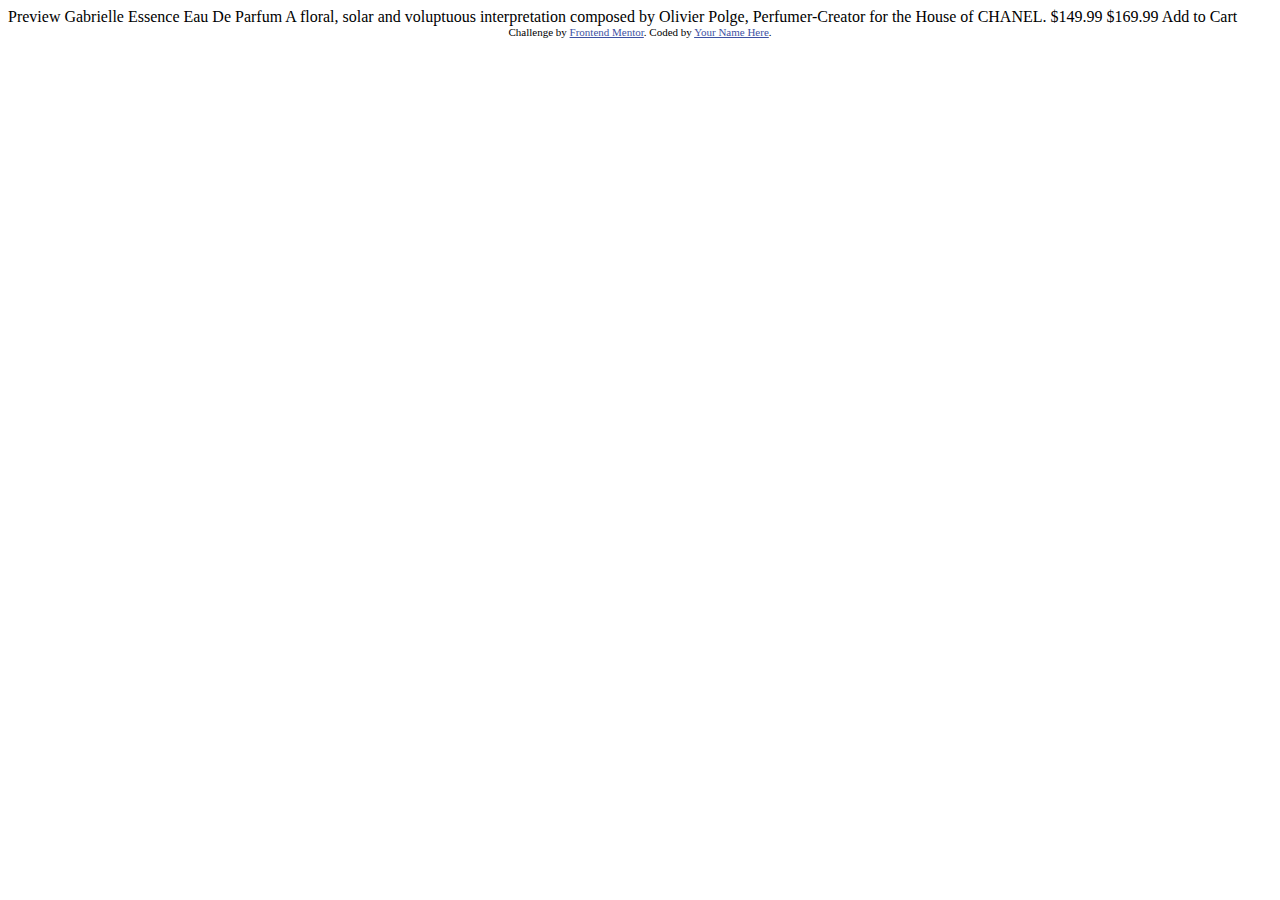
==== product-preview-card-component-main/index.html @ 36994ed5 "add card challenge" ====
<!DOCTYPE html>
<html lang="en">

<head>
  <meta charset="UTF-8">
  <meta name="viewport" content="width=device-width, initial-scale=1.0">
  <!-- displays site properly based on user's device -->

  <link rel="icon" type="image/png" sizes="32x32" href="./images/favicon-32x32.png">

  <title>Frontend Mentor | Product preview card component</title>

  <!-- Feel free to remove these styles or customise in your own stylesheet 👍 -->
  <style>
    .attribution {
      font-size: 11px;
      text-align: center;
    }

    .attribution a {
      color: hsl(228, 45%, 44%);
    }
  </style>
</head>

<body>

  Preview

  Gabrielle Essence Eau De Parfum

  A floral, solar and voluptuous interpretation composed by Olivier Polge,
  Perfumer-Creator for the House of CHANEL.

  $149.99
  $169.99

  Add to Cart

  <div class="attribution">
    Challenge by <a href="https://www.frontendmentor.io?ref=challenge" target="_blank">Frontend Mentor</a>.
    Coded by <a href="#">Your Name Here</a>.
  </div>
</body>

</html>
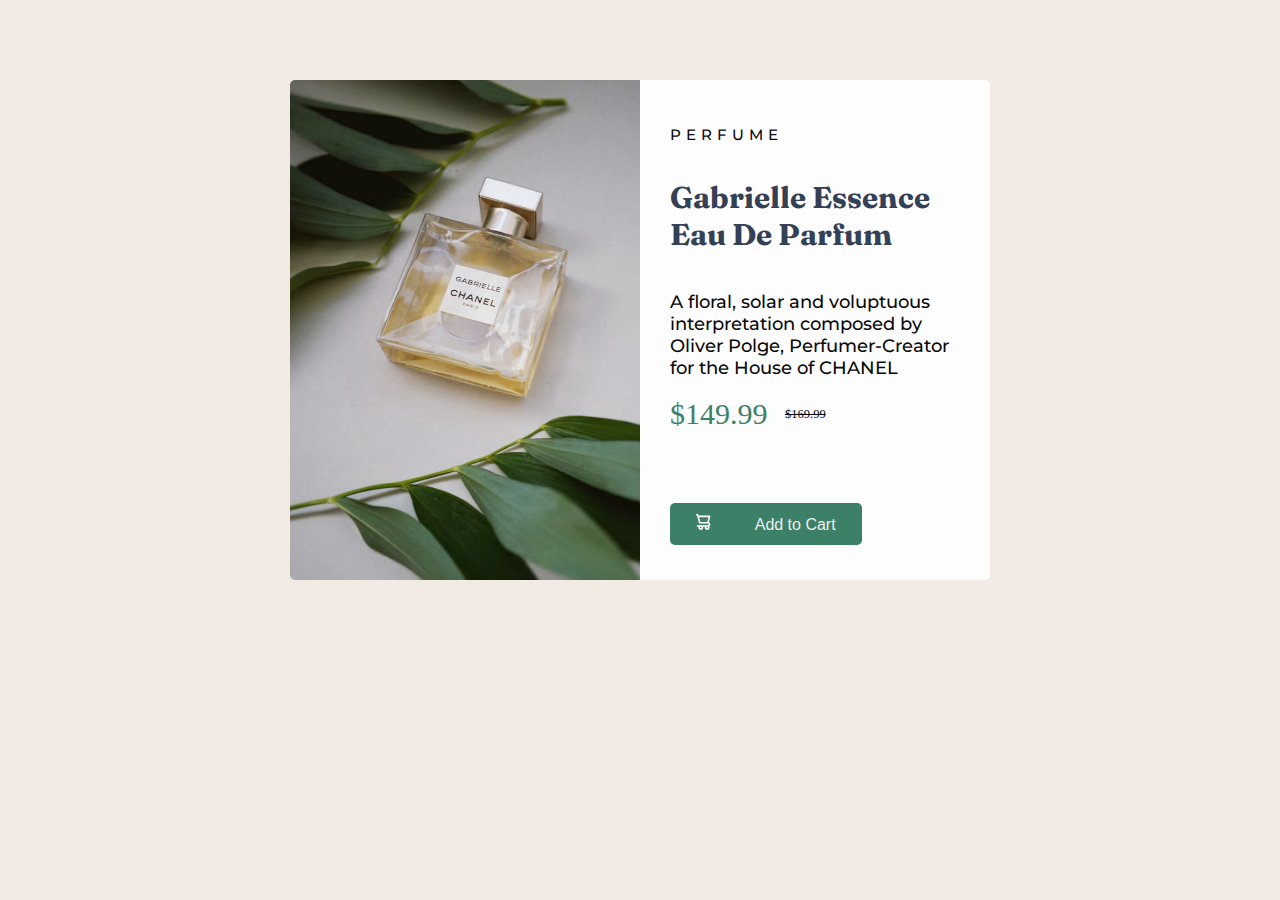
==== commit 1870674b: "tidy up the project" ====
--- a/product-preview-card-component-main/index.html
+++ b/product-preview-card-component-main/index.html
@@ -1,46 +1,52 @@
-<!DOCTYPE html>
-<html lang="en">
+<html>
 
 <head>
-  <meta charset="UTF-8">
-  <meta name="viewport" content="width=device-width, initial-scale=1.0">
-  <!-- displays site properly based on user's device -->
 
-  <link rel="icon" type="image/png" sizes="32x32" href="./images/favicon-32x32.png">
-
-  <title>Frontend Mentor | Product preview card component</title>
-
-  <!-- Feel free to remove these styles or customise in your own stylesheet 👍 -->
-  <style>
-    .attribution {
-      font-size: 11px;
-      text-align: center;
-    }
-
-    .attribution a {
-      color: hsl(228, 45%, 44%);
-    }
-  </style>
+    <link rel="stylesheet" href="https://cdnjs.cloudflare.com/ajax/libs/font-awesome/4.7.0/css/font-awesome.min.css">
+    <link href="style.css" type="text/css" rel="stylesheet" />
+    <title> Card Challange</title>
 </head>
 
 <body>
 
-  Preview
 
-  Gabrielle Essence Eau De Parfum
 
-  A floral, solar and voluptuous interpretation composed by Olivier Polge,
-  Perfumer-Creator for the House of CHANEL.
+    <div id="container">
 
-  $149.99
-  $169.99
 
-  Add to Cart
+        <div class="product-image">
 
-  <div class="attribution">
-    Challenge by <a href="https://www.frontendmentor.io?ref=challenge" target="_blank">Frontend Mentor</a>.
-    Coded by <a href="#">Your Name Here</a>.
-  </div>
+            <img src="images/image-product-desktop.jpg" alt="">
+
+        </div>
+
+        <div class="product-details">
+            <p id="category"> PERFUME</p>
+
+            <h1> Gabrielle Essence Eau De Parfum</h1>
+
+            <p id="information"> A floral, solar and voluptuous interpretation composed by Oliver Polge,
+                Perfumer-Creator for the House of CHANEL</p>
+            <span id="new-price">$149.99
+            </span>
+            <span id="old-price"><sup><del> $169.99</del></sup>
+            </span>
+
+            <div class="control">
+
+                <button class="btn">
+                    <span> <svg width="15" height="16" xmlns="http://www.w3.org/2000/svg">
+                            <path
+                                d="M14.383 10.388a2.397 2.397 0 0 0-1.518-2.222l1.494-5.593a.8.8 0 0 0-.144-.695.8.8 0 0 0-.631-.28H2.637L2.373.591A.8.8 0 0 0 1.598 0H0v1.598h.983l1.982 7.4a.8.8 0 0 0 .799.59h8.222a.8.8 0 0 1 0 1.599H1.598a.8.8 0 1 0 0 1.598h.943a2.397 2.397 0 1 0 4.507 0h1.885a2.397 2.397 0 1 0 4.331-.376 2.397 2.397 0 0 0 1.12-2.021ZM11.26 7.99H4.395L3.068 3.196h9.477L11.26 7.991Zm-6.465 6.392a.8.8 0 1 1 0-1.598.8.8 0 0 1 0 1.598Zm6.393 0a.8.8 0 1 1 0-1.598.8.8 0 0 1 0 1.598Z"
+                                fill="#FFF" />
+                        </svg></span>
+                    <span id="add-to-cart"> Add to Cart</span>
+
+
+                </button>
+            </div>
+        </div>
+    </div>
 </body>
 
 </html>--- a/product-preview-card-component-main/style.css
+++ b/product-preview-card-component-main/style.css
@@ -0,0 +1,108 @@
+@import url('https://fonts.googleapis.com/css2?family=Montserrat:wght@200;900&family=Open+Sans:ital,wght@0,300;0,400;0,500;1,300;1,400&display=swap');
+@import url('https://fonts.googleapis.com/css2?family=Fraunces:opsz,wght@9..144,700&family=Montserrat:wght@200;900&family=Open+Sans:ital,wght@0,300;0,400;0,500;1,300;1,400&display=swap');
+
+body {
+	background-color: hsl(30, 38%, 92%);
+}
+
+#container {
+	background: rgba(255, 255, 255, 0.90);
+	text-align: left;
+	border-radius: 5px;
+	overflow: hidden;
+	margin: 5em auto;
+	height: 500px;
+	width: 700px;
+}
+
+
+
+.product-details {
+	position: relative;
+	text-align: left;
+	overflow: hidden;
+	padding: 30px;
+	height: 100%;
+	float: left;
+	width: 40%;
+}
+
+#container .product-details h1 {
+	font-family: 'Fraunces';
+	display: inline-block;
+	position: relative;
+	font-size: 30px;
+	color: #344055;
+	font-weight: 700;
+}
+
+
+
+
+#container .product-details>p {
+	font-family: "Montserrat";
+	color: #080808;
+	font-weight: 500;
+
+
+}
+
+#information {
+	font-family: "Montserrat";
+	color: #7d7d7d;
+	font-weight: 700;
+	font-size: 18px
+}
+
+#category {
+	letter-spacing: 5px;
+	font-size: 15px;
+	font-weight: 500;
+}
+
+
+.btn {
+	background: hsl(158, 36%, 37%);
+	border-radius: 5px;
+	border: none;
+	color: #eee;
+	position: absolute;
+	bottom: 17%;
+}
+
+
+.btn span {
+
+	display: inline-block;
+	padding: 10px 20px;
+	font-size: 1.2em;
+}
+
+
+
+.product-image {
+	position: relative;
+	overflow: hidden;
+	height: 100%;
+	float: left;
+	width: 50%;
+}
+
+#container img {
+	width: 100%;
+	height: 100%;
+}
+
+
+#old-price {
+	font-size: 15px;
+	padding-left: 10px;
+
+
+}
+
+#new-price {
+	color: hsl(158, 36%, 37%);
+	font-size: 19;
+	font-size: 30px;
+}